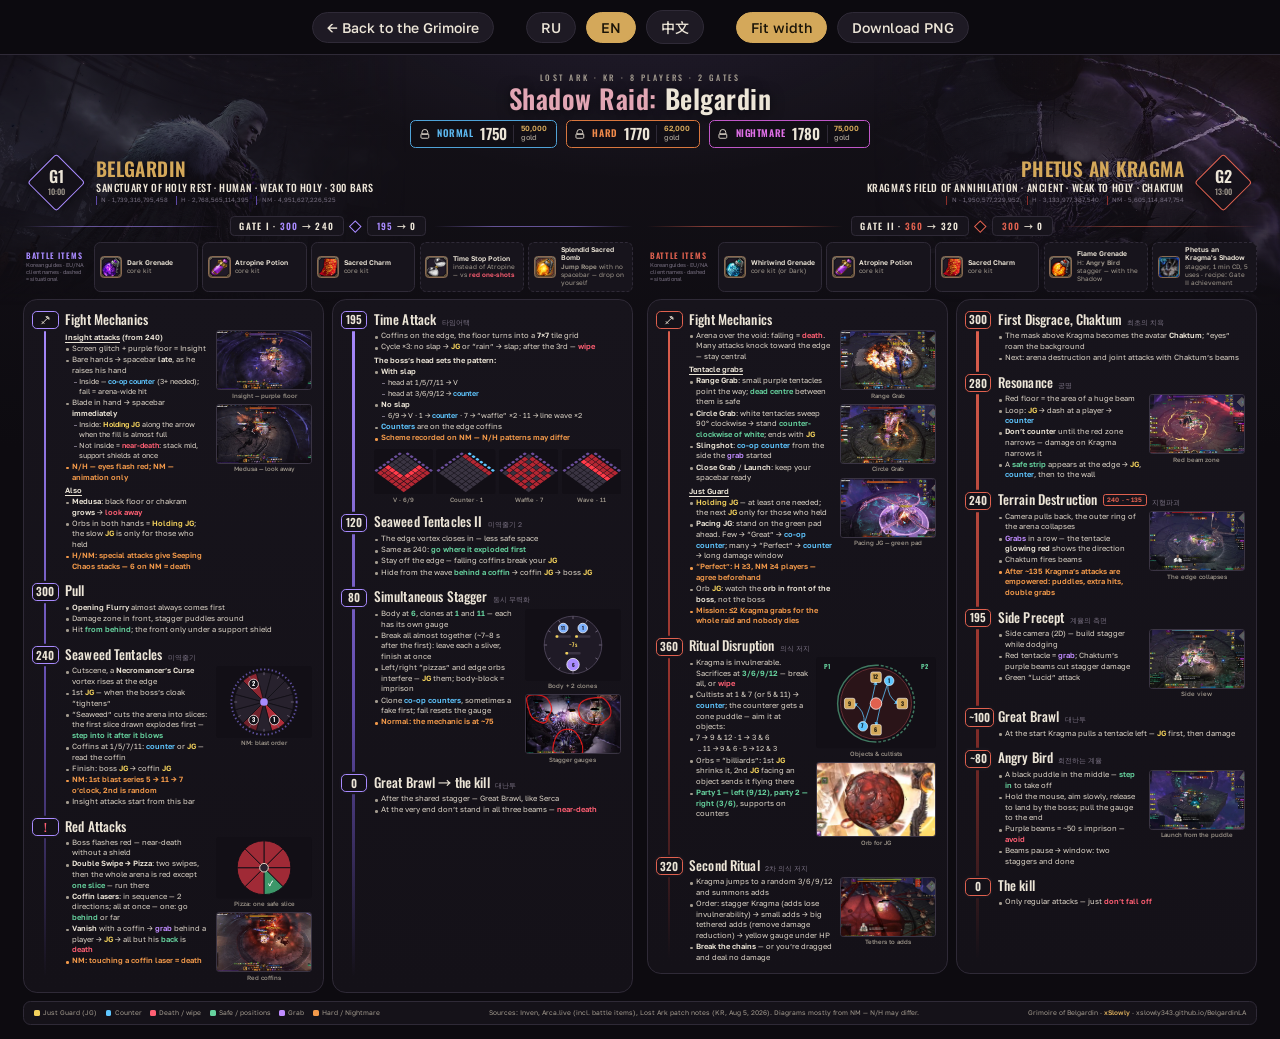
==== cheatsheet/index.html @ 21dc71e0 "Cheat sheet page (RU/EN/CN) with quick link in the header Co-Authored-By: Claude Opus 5.5 <noreply@a" ====
<!doctype html>
<html lang="ru">
<head>
<meta charset="utf-8">
<meta name="viewport" content="width=device-width,initial-scale=1">
<title>Belgardin Cheat Sheet</title>
<meta name="description" content="Шпаргалка по Shadow Raid Belgardin (Lost Ark): механики HP-полос обоих врат на одной картинке. RU · EN · 中文.">
<meta name="author" content="xSlowly">
<meta name="theme-color" content="#d4a85a">
<link rel="preconnect" href="https://fonts.googleapis.com">
<link rel="preconnect" href="https://fonts.gstatic.com" crossorigin>
<link href="https://fonts.googleapis.com/css2?family=Oswald:wght@400;500;600;700&family=Golos+Text:wght@400;500;600;700&family=Noto+Sans+SC:wght@400;500;700;900&display=swap" rel="stylesheet">
<style>
:root{
  --bg:#0d0b10;--panel:#17141c;--panel2:#1e1a24;--line:#2f2a37;
  --ink:#ece5d7;--muted:#a39b8f;--dim:#776f80;
  --gold:#d4a85a;--rose:#e2a6b4;
  --g1:#a98bff;--g1b:#5f4aa8;--g2:#e0614f;--g2b:#8e2f2a;
  --jg:#f2d15c;--ct:#5fc6ff;--death:#ff5f73;--safe:#66d29e;--grab:#c08cff;--hm:#f2994a;
  --fd:'Oswald','Noto Sans SC','Noto Sans CJK SC',sans-serif;
  --fb:'Golos Text','Noto Sans SC','Noto Sans CJK SC',system-ui,sans-serif;
}
*{box-sizing:border-box}
html,body{margin:0;background:var(--bg);color:var(--ink)}
body{font-family:var(--fb);-webkit-font-smoothing:antialiased}
html[lang=zh-CN] body{--fb:'Noto Sans SC','Noto Sans CJK SC',system-ui,sans-serif}

/* ---------- toolbar (hidden when rendering PNG) ---------- */
.bar{position:sticky;top:0;z-index:5;display:flex;gap:10px;align-items:center;justify-content:center;flex-wrap:wrap;
  padding:10px 16px;background:rgba(13,11,16,.92);border-bottom:1px solid var(--line);font:500 14px var(--fb)}
.bar a,.bar button{color:var(--ink);background:var(--panel2);border:1px solid var(--line);border-radius:999px;padding:6px 14px;
  font:inherit;cursor:pointer;text-decoration:none}
.bar button[aria-pressed=true]{background:var(--gold);color:#1a1408;border-color:var(--gold)}
.bar .sp{flex:0 0 12px}
html.print .bar{display:none}
.wrap{overflow:auto}

/* ---------- sheet ---------- */
.sheet{position:relative;width:2400px;margin:0 auto;padding:30px 44px 26px;overflow:hidden;
  background:
   radial-gradient(1200px 700px at 50% -10%,rgba(169,139,255,.10),transparent 60%),
   radial-gradient(900px 600px at 100% 0,rgba(224,97,79,.10),transparent 60%),
   linear-gradient(#141118,#0d0b10 40%)}
.sheet::before,.sheet::after{content:"";position:absolute;top:0;height:470px;width:900px;background-size:cover;opacity:.55;pointer-events:none}
.sheet::before{left:0;background-image:url(../img/boss/belgardin.jpg);background-position:30% 22%;
  -webkit-mask:linear-gradient(90deg,#000 10%,transparent 85%),linear-gradient(#000 35%,transparent);-webkit-mask-composite:source-in;mask-composite:intersect}
.sheet::after{right:0;background-image:url(../img/boss/phetus.jpg);background-position:60% 30%;
  -webkit-mask:linear-gradient(270deg,#000 10%,transparent 85%),linear-gradient(#000 35%,transparent);-webkit-mask-composite:source-in;mask-composite:intersect}
.sheet>*{position:relative;z-index:1}

.top{text-align:center;margin-bottom:6px}
.top .kick{font:500 15px var(--fd);letter-spacing:.32em;text-transform:uppercase;color:var(--muted)}
.top h1{margin:2px 0 0;font:600 50px/1.05 var(--fd);letter-spacing:.02em;color:var(--rose);text-shadow:0 2px 24px rgba(0,0,0,.6)}
.top h1 b{color:var(--ink);font-weight:600}
.diffs{display:flex;justify-content:center;gap:16px;margin-top:14px}
.diff{display:flex;align-items:center;gap:12px;padding:8px 18px 8px 14px;border:1.5px solid;border-radius:10px;background:rgba(16,13,20,.78)}
.diff .ico{width:22px;height:22px;opacity:.9}
.diff .n{font:600 18px/1 var(--fd);letter-spacing:.06em;text-transform:uppercase}
.diff .il{font:600 28px/1 var(--fd);color:var(--ink)}
.diff .gd{font:500 14px/1.2 var(--fb);color:var(--muted);text-align:left;border-left:1px solid var(--line);padding-left:12px}
.diff .gd b{color:var(--gold);font-weight:600}
.d-n{border-color:#4fa3d8}.d-n .n{color:#5cb8f0}
.d-h{border-color:#d9773e}.d-h .n{color:#f08a4b}
.d-nm{border-color:#c057c8}.d-nm .n{color:#e070e8}

.gates{display:grid;grid-template-columns:1fr 1fr;gap:28px;margin-top:4px}
.ghead{display:flex;align-items:center;gap:22px;padding:6px 10px 0}
.g2 .ghead{flex-direction:row-reverse;text-align:right}
.gbadge{flex:none;width:104px;height:104px;display:grid;place-items:center;position:relative}
.gbadge::before{content:"";position:absolute;inset:14px;transform:rotate(45deg);border:2px solid var(--acc);background:rgba(20,17,25,.9);border-radius:6px;box-shadow:0 0 22px rgba(0,0,0,.6)}
.gbadge span{position:relative;text-align:center;font:600 30px/1 var(--fd)}
.gbadge small{display:block;font:500 15px/1.3 var(--fd);color:var(--muted);margin-top:3px}
.gname{font:600 36px/1.05 var(--fd);color:var(--gold);letter-spacing:.02em;text-transform:uppercase}
.gtags{font:500 19px/1.3 var(--fd);letter-spacing:.06em;text-transform:uppercase;margin-top:3px}
.ghp{font:400 11.5px/1.4 var(--fb);color:var(--dim);margin-top:4px;display:flex;gap:14px}
.g2 .ghp{justify-content:flex-end}
.ghp i{font-style:normal;padding-left:8px;border-left:2px solid var(--acc2)}
.g1{--acc:var(--g1);--acc2:var(--g1b)}
.g2{--acc:var(--g2);--acc2:var(--g2b)}

.orn{display:flex;align-items:center;gap:0;margin:12px 0 10px}
.orn .ln{flex:1;height:2px;background:linear-gradient(90deg,transparent,var(--acc) 30%,var(--acc) 70%,transparent);opacity:.55}
.orn .lbl{font:600 17px var(--fd);letter-spacing:.14em;text-transform:uppercase;padding:4px 16px;border:1px solid var(--line);border-radius:8px;background:var(--panel);color:var(--ink);margin:0 14px;white-space:nowrap}
.orn .lbl em{font-style:normal;color:var(--acc)}
.orn .dia{width:16px;height:16px;transform:rotate(45deg);border:2px solid var(--acc);background:var(--bg);flex:none}

.items{display:grid;grid-template-columns:auto repeat(5,1fr);gap:8px;margin:0 0 12px;align-items:stretch}
.items .ih{display:flex;flex-direction:column;justify-content:center;padding:0 10px 0 4px;font:600 15px/1.15 var(--fd);letter-spacing:.12em;text-transform:uppercase;color:var(--acc)}
.items .ih small{display:block;font:400 10.5px/1.3 var(--fb);letter-spacing:0;text-transform:none;color:var(--dim);margin-top:3px;max-width:110px}
.it{display:flex;gap:9px;align-items:center;padding:7px 9px;background:var(--panel);border:1px solid var(--line);border-radius:12px}
.it.opt{border-style:dashed}
.it .ic{flex:none;width:42px;height:42px;border-radius:7px;border:1.5px solid #8a6a52;background:#211b28;display:grid;place-items:center;overflow:hidden}
.it .ic img{width:100%;height:100%;object-fit:cover}
.it .ic svg{width:30px;height:30px}
.it b{display:block;font:600 12.8px/1.15 var(--fb);color:var(--ink)}
.it span{display:block;font:400 12px/1.3 var(--fb);color:var(--muted);margin-top:1px}
.it span em{font-style:normal;font-weight:600}
.cols{display:grid;grid-template-columns:1fr 1fr;gap:16px}
.col{position:relative;background:linear-gradient(180deg,var(--panel),#141118);border:1px solid var(--line);border-radius:26px;padding:22px 20px 14px 76px}
.col::before{content:"";position:absolute;left:36px;top:30px;bottom:28px;width:5px;border-radius:5px;
  background:linear-gradient(var(--acc),var(--acc2) 60%,rgba(0,0,0,0))}

.sec{position:relative;margin-bottom:20px}
.sec:last-child{margin-bottom:4px}
.num{position:absolute;color:var(--ink);left:-62px;top:-1px;min-width:50px;height:34px;padding:0 6px;display:grid;place-items:center;
  font:600 21px/1 var(--fd);color:var(--ink);background:#141118;border:2px solid var(--acc);border-radius:9px;box-shadow:0 0 0 4px #17141c}
.num svg{width:20px;height:20px}
.sec h3{margin:0 0 6px;font:500 25px/1.15 var(--fd);color:var(--ink);letter-spacing:.01em;display:flex;align-items:baseline;gap:10px;flex-wrap:wrap}
.sec h3 .ko{font:400 13px var(--fb);color:var(--dim);letter-spacing:0}
.sec h3 .tag{font:600 12px/1 var(--fb);letter-spacing:.04em;text-transform:uppercase;color:var(--acc);border:1px solid var(--acc);border-radius:5px;padding:3px 6px;align-self:center}
.lead{margin:0 0 4px;font:400 14px/1.4 var(--fb);color:var(--muted)}
.body{display:flex;gap:14px;align-items:flex-start}
.txt{flex:1;min-width:0}
.fig{flex:none;width:180px;display:flex;flex-direction:column;gap:8px}
.fig.w{width:225px}

ul{list-style:none;margin:0;padding:0}
li{position:relative;padding-left:14px;font:400 14.2px/1.4 var(--fb);color:#ddd5c8;margin:1px 0}
li::before{content:"";position:absolute;left:2px;top:.62em;width:5px;height:5px;border-radius:50%;background:var(--muted)}
li.hm{color:var(--hm);font-weight:600}
li.hm::before{background:var(--hm)}
li.st{color:var(--ink);font-weight:600;margin-top:5px;padding-left:0}
li.st::before{display:none}
li.st u{text-decoration:underline;text-underline-offset:3px;text-decoration-thickness:1px}
li ul{margin:1px 0 2px}
li li{padding-left:13px;font-size:13.6px}
li li::before{width:6px;height:1.5px;border-radius:0;top:.72em;background:var(--dim)}
li b{color:var(--ink);font-weight:600}
html[lang=zh-CN] li{font-size:14.4px;line-height:1.45}

j{color:var(--jg);font-weight:600}
k{color:var(--ct);font-weight:600}
x{color:var(--death);font-weight:600}
s{color:var(--safe);font-weight:600;text-decoration:none}
v{color:var(--grab);font-weight:600}
o{color:var(--hm);font-weight:600}

figure{margin:0;position:relative}
figure img{display:block;width:100%;border-radius:6px;border:1px solid #3a3443;aspect-ratio:16/10;object-fit:cover}
figure.tall img{aspect-ratio:4/3}
figcaption{font:500 11.5px/1.3 var(--fb);color:var(--muted);text-align:center;margin-top:3px}
figure .ov{position:absolute;left:6px;top:5px;font:600 11px var(--fb);background:rgba(10,8,12,.8);padding:2px 6px;border-radius:4px;color:var(--ink)}
.dg{display:block;width:100%;height:auto}
.dgrow{display:flex;gap:6px}
.dgrow figure{flex:1}

.foot{display:grid;grid-template-columns:auto 1fr auto;gap:28px;align-items:center;margin-top:16px;padding:12px 18px;border:1px solid var(--line);border-radius:14px;background:rgba(23,20,28,.8);font:400 12.5px/1.45 var(--fb);color:var(--muted)}
.legend{display:flex;gap:16px;flex-wrap:wrap}
.legend span{display:flex;align-items:center;gap:6px}
.legend i{width:11px;height:11px;border-radius:3px;display:inline-block}
.foot .cr{text-align:right}
.foot .cr b{color:var(--gold);font-weight:600}
.foot .mid{text-align:center}
</style>
</head>
<body>
<div class="bar" id="bar"></div>
<div class="wrap"><div class="sheet" id="sheet"></div></div>

<script>
"use strict";
/* Belgardin cheat sheet — content from the Grimoire (js/data.js + i18n-dict.js): Inven 110616/110652/110620/3976005, Arca 179073928/179011733.
   Inline tags: <j>Just Guard</j> <k>counter</k> <x>death/wipe</x> <s>safe/positions</s> <v>grab</v> <o>H/NM</o>. */
const L=(ru,en,zh,c)=>({ru,en,zh,c});
const ST=(ru,en,zh)=>L(ru,en,zh,'st');
const HM=(ru,en,zh)=>L(ru,en,zh,'hm');
const SUB=(head,items)=>Object.assign(head,{sub:items});

const UI={
  kick:L('Lost Ark · KR · 8 игроков · 2 врат','Lost Ark · KR · 8 players · 2 gates','失落的方舟 · 韩服 · 8人 · 2门'),
  title:L('Теневой рейд: <b>Белгардин</b>','Shadow Raid: <b>Belgardin</b>','暗影团本：<b>贝尔加丁</b>'),
  diff:{n:L('Normal','Normal','普通'),h:L('Hard','Hard','困难'),nm:L('Nightmare','Nightmare','噩梦')},
  gold:L('золото','gold','金币'),
  g1name:L('Белгардин','Belgardin','贝尔加丁'),
  g1tags:L('Human · слабость Holy · 300 полос','Human · weak to Holy · 300 bars','人类 · 弱点：神圣 · 300管'),
  g1place:L('Sanctuary of Holy Rest','Sanctuary of Holy Rest','圣息墓园'),
  g2name:L('Phetus an Kragma','Phetus an Kragma','佩图斯·安·克拉格玛'),
  g2tags:L('Ancient · слабость Holy · Chaktum','Ancient · weak to Holy · Chaktum','古代 · 弱点：神圣 · 查克图姆'),
  g2place:L("Kragma's Field of Annihilation","Kragma's Field of Annihilation",'克拉格玛的湮灭之地'),
  gate:L('Врата','Gate','门'),
  fm:L('Механики боя','Fight Mechanics','战斗机制'),
  hp:L('HP','HP','HP'),
  legend:[
    ['var(--jg)',L('Just Guard (JG)','Just Guard (JG)','精准防御 (JG)')],
    ['var(--ct)',L('Контра','Counter','反击')],
    ['var(--death)',L('Смерть / вайп','Death / wipe','即死 / 团灭')],
    ['var(--safe)',L('Безопасно / позиции','Safe / positions','安全 / 站位')],
    ['var(--grab)',L('Захват','Grab','抓取')],
    ['var(--hm)',L('Hard / Nightmare','Hard / Nightmare','困难 / 噩梦')]],
  credit:L('Гримуар Белгардина · <b>xSlowly</b> · xslowly343.github.io/BelgardinLA','Grimoire of Belgardin · <b>xSlowly</b> · xslowly343.github.io/BelgardinLA','贝尔加丁魔典 · <b>xSlowly</b> · xslowly343.github.io/BelgardinLA'),
  src:L('Источники: Inven, Arca.live (в т.ч. расходка), патчноут Lost Ark (KR, 5 авг 2026). Схемы сняты в основном на NM — на N/H отличия возможны.',
        'Sources: Inven, Arca.live (incl. battle items), Lost Ark patch notes (KR, Aug 5, 2026). Diagrams mostly from NM — N/H may differ.',
        '资料来源：Inven、Arca.live（含战斗道具）、失落的方舟更新公告（韩服，2026年8月5日）。示意图多为噩梦难度，普通/困难可能有差异。'),
  save:L('Скачать PNG','Download PNG','下载 PNG'),
  back:L('← К гримуару','← Back to the Grimoire','← 返回魔典'),
  fit:L('По ширине','Fit width','适应宽度'),
  full:L('1:1','1:1','1:1'),
};

/* ---------------- GATE I ---------------- */
const G1A=[
 {n:'fm',t:UI.fm,items:[
   ST('<u>Insight-атаки</u> (с 240)','<u>Insight attacks</u> (from 240)','<u>看破攻击</u>（240管起）'),
   L('Глитч экрана + фиолетовый пол = Insight','Screen glitch + purple floor = Insight','屏幕闪烁 + 紫色地面 = 看破'),
   SUB(L('Руки пустые → пробел <b>позже</b>, когда босс поднимает руку','Bare hands → spacebar <b>late</b>, as he raises his hand','空手 → 首领抬手时<b>稍晚</b>按空格'),[
     L('Внутри — <k>кооп-контра</k> (нужно 3+), провал — удар по всей арене','Inside — <k>co-op counter</k> (3+ needed); fail = arena-wide hit','内部——<k>协同反击</k>（需3人以上），失败则全场重击')]),
   SUB(L('Клинок в руке → пробел <b>сразу</b>','Blade in hand → spacebar <b>immediately</b>','手持利刃 → <b>立刻</b>按空格'),[
     L('Внутри <j>Holding JG</j>: зажать по стрелке, когда заливка почти полная','Inside: <j>Holding JG</j> along the arrow when the fill is almost full','内部：填充快满时按箭头方向<j>持续精准防御</j>'),
     L('Не вошёл — <x>почти смерть</x>: в центр, саппорт сразу даёт щит','Not inside = <x>near-death</x>: stack mid, support shields at once','没进去 = <x>几乎即死</x>：集合中间，辅助立刻开盾')]),
   HM('N/H — глаза вспыхивают красным; NM — только по анимации','N/H — eyes flash red; NM — animation only','普通/困难——眼睛红光提示；噩梦——只能看动作'),
   ST('<u>Прочее</u>','<u>Also</u>','<u>其他</u>'),
   L('<b>Medusa</b>: чёрный пол или чакрам <b>растёт</b> → <x>отвернись</x>','<b>Medusa</b>: black floor or chakram <b>grows</b> → <x>look away</x>','<b>美杜莎</b>：地面变黑或轮刃<b>变大</b> → <x>背对</x>'),
   L('Шары в обеих руках = <j>Holding JG</j>; медленный <j>JG</j> — только для выдержавших','Orbs in both hands = <j>Holding JG</j>; the slow <j>JG</j> is only for those who held','双手持球 = <j>持续精准防御</j>；慢速<j>JG</j>仅限坚持住的人'),
   HM('H/NM: особые атаки дают стаки Seeping Chaos — на NM 6 стаков = смерть','H/NM: special attacks give Seeping Chaos stacks — 6 on NM = death','困难/噩梦：特殊攻击叠加渗透混沌——噩梦6层即死'),
  ],fig:[{img:'../img/screens/insightbare-2.jpg',cap:L('Insight — фиолетовый пол','Insight — purple floor','看破——紫色地面')},
         {img:'../img/screens/medusa-1.jpg',cap:L('Medusa — отвернись','Medusa — look away','美杜莎——背对')}]},
 {n:'300',t:L('Пул','Pull','开怪'),items:[
   L('Почти всегда первым — <b>Opening Flurry</b>','<b>Opening Flurry</b> almost always comes first','几乎总是先出<b>Opening Flurry</b>'),
   L('Спереди зона урона, вокруг лужи со стаггером','Damage zone in front, stagger puddles around','正面伤害区域，周围有硬直地板'),
   L('Бей <s>со спины</s>; фронт — только под щитом саппорта','Hit <s>from behind</s>; the front only under a support shield','<s>从背后</s>输出；正面只在辅助护盾下'),
 ]},
 {n:'240',t:L('Водоросли','Seaweed Tentacles','水草触手'),ko:'미역줄기',items:[
   L('Кат-сцена, по краю — вихрь <b>Necromancer’s Curse</b>','Cutscene, a <b>Necromancer’s Curse</b> vortex rises at the edge','过场动画，边缘升起<b>死灵法师的诅咒</b>漩涡'),
   L('1-й <j>JG</j> — когда плащ босса «сжимается»','1st <j>JG</j> — when the boss’s cloak “tightens”','第1次<j>JG</j>——首领披风“收紧”时'),
   L('«Водоросли» режут арену на куски: первым взрывается кусок, появившийся первым — <s>после взрыва уходи в него</s>','“Seaweed” cuts the arena into slices: the first slice drawn explodes first — <s>step into it after it blows</s>','“水草”把场地切成块：最先出现的块最先爆炸——<s>爆炸后走进去</s>'),
   L('Гробы на 1/5/7/11: <k>контра</k> или <j>JG</j> — смотри на гроб','Coffins at 1/5/7/11: <k>counter</k> or <j>JG</j> — read the coffin','1/5/7/11点棺材：<k>反击</k>或<j>JG</j>——看棺材'),
   L('Финал: <j>JG</j> босса → <j>JG</j> гроба','Finish: boss <j>JG</j> → coffin <j>JG</j>','收尾：首领<j>JG</j> → 棺材<j>JG</j>'),
   HM('NM: 1-я серия взрывов 5 → 11 → 7 ч, 2-я — случайная','NM: 1st blast series 5 → 11 → 7 o’clock, 2nd is random','噩梦：第1轮爆炸5 → 11 → 7点，第2轮随机'),
   L('С этой полосы начинаются Insight-атаки','Insight attacks start from this bar','从这管开始出现看破攻击'),
 ],fig:[{svg:'seaweed',cap:L('NM: порядок взрывов','NM: blast order','噩梦：爆炸顺序')}]},
 {n:'!',t:L('Красные атаки','Red Attacks','红色攻击'),items:[
   L('Босс вспыхивает красным — без щита почти смерть','Boss flashes red — near-death without a shield','首领闪红光——无护盾几乎即死'),
   L('<b>Double Swipe → Pizza</b>: два взмаха, затем вся арена красная, кроме <s>одного куска</s> — бегом туда','<b>Double Swipe → Pizza</b>: two swipes, then the whole arena is red except <s>one slice</s> — run there','<b>双连斩 → 披萨</b>：两次挥砍后全场变红，只有<s>一块</s>安全——跑进去'),
   L('<b>Лучи гробов</b>: по очереди — в 2 стороны; разом — в одну: <s>за спину</s> или далеко','<b>Coffin lasers</b>: in sequence — 2 directions; all at once — one: go <s>behind</s> or far','<b>棺材激光</b>：依次——两个方向；同时——一个方向：去<s>背后</s>或远离'),
   L('<b>Исчезновение</b> с гробом → <v>захват</v> за игроком → <j>JG</j> → всё, кроме <s>спины</s>, — <x>смерть</x>','<b>Vanish</b> with a coffin → <v>grab</v> behind a player → <j>JG</j> → all but his <s>back</s> is <x>death</x>','带棺材<b>消失</b> → 在玩家身后<v>抓取</v> → <j>JG</j> → 除<s>背后</s>外<x>即死</x>'),
   HM('NM: касание луча гроба — смерть','NM: touching a coffin laser = death','噩梦：碰到棺材激光即死'),
  ],fig:[{svg:'pizza',cap:L('Pizza: один безопасный кусок','Pizza: one safe slice','披萨：只有一块安全')},{img:'../img/screens/coffinA-1.jpg',cap:L('Красные гробы','Red coffins','红色棺材')}]},
];
const G1B=[
 {n:'195',t:L('Time Attack','Time Attack','限时'),ko:'타임어택',items:[
   L('Гробы по краю, пол — сетка плит <b>7×7</b>','Coffins on the edge, the floor turns into a <b>7×7</b> tile grid','棺材立在边缘，地面变为<b>7×7</b>地砖'),
   L('Цикл ×3: без шлепка → <j>JG</j> или «дождь» → со шлепком; после 3-го — <x>вайп</x>','Cycle ×3: no slap → <j>JG</j> or “rain” → slap; after the 3rd — <x>wipe</x>','循环×3：无拍击 → <j>JG</j>或“雨” → 拍击；第3轮后<x>团灭</x>'),
   ST('Узор задаёт голова босса:','The boss’s head sets the pattern:','图案由首领头部朝向决定：'),
   SUB(L('<b>Со шлепком</b>','<b>With slap</b>','<b>带拍击</b>'),[
     L('голова на 1/5/7/11 → V','head at 1/5/7/11 → V','头在1/5/7/11点 → V形'),
     L('голова на 3/6/9/12 → <k>контра</k>','head at 3/6/9/12 → <k>counter</k>','头在3/6/9/12点 → <k>反击</k>')]),
   SUB(L('<b>Без шлепка</b>','<b>No slap</b>','<b>无拍击</b>'),[
     L('6/9 → V · 1 → <k>контра</k> · 7 → «вафля» ×2 · 11 → линейная волна ×2','6/9 → V · 1 → <k>counter</k> · 7 → “waffle” ×2 · 11 → line wave ×2','6/9 → V形 · 1 → <k>反击</k> · 7 → “华夫饼”×2 · 11 → 一字波×2')]),
   L('<k>Контры</k> — на гробах по краю','<k>Counters</k> are on the edge coffins','<k>反击</k>打边缘的棺材'),
   HM('Схема снята на NM — на N/H узоры могут отличаться','Scheme recorded on NM — N/H patterns may differ','图案为噩梦实录——普通/困难可能不同'),
 ],figRow:true,fig:[{svg:'taV',cap:L('V · 6/9','V · 6/9','V形 · 6/9')},{svg:'taC',cap:L('Контра · 1','Counter · 1','反击 · 1')},{svg:'taW',cap:L('Вафля · 7','Waffle · 7','华夫饼 · 7')},{svg:'taL',cap:L('Волна · 11','Wave · 11','一字波 · 11')}]},
 {n:'120',t:L('Водоросли II','Seaweed Tentacles II','水草触手 II'),ko:'미역줄기 2',items:[
   L('Вихрь по краю сужается — безопасная зона меньше','The edge vortex closes in — less safe space','边缘漩涡缩小——安全区变小'),
   L('Как на 240: <s>иди туда, где взорвалось первым</s>','Same as 240: <s>go where it exploded first</s>','同240：<s>去最先爆炸的位置</s>'),
   L('Не уходи к краю — падающие гробы сбивают <j>JG</j>','Stay off the edge — falling coffins break your <j>JG</j>','别去边缘——落下的棺材会打断<j>JG</j>'),
   L('От волны — <s>за гроб</s> → <j>JG</j> гроба → <j>JG</j> босса','Hide from the wave <s>behind a coffin</s> → coffin <j>JG</j> → boss <j>JG</j>','躲波浪去<s>棺材后</s> → 棺材<j>JG</j> → 首领<j>JG</j>'),
 ]},
 {n:'80',t:L('Одновременный стаггер','Simultaneous Stagger','同时无力化'),ko:'동시 무력화',items:[
   L('Тело на <s>6 ч</s>, клоны на <s>1</s> и <s>11</s> — у каждого своя шкала','Body at <s>6</s>, clones at <s>1</s> and <s>11</s> — each has its own gauge','本体在<s>6点</s>，分身在<s>1</s>和<s>11点</s>——各有无力化条'),
   L('Сломать всех почти разом (~7–8 с после первого): оставь каждому чуть-чуть и добей вместе','Break all almost together (~7–8 s after the first): leave each a sliver, finish at once','几乎同时打破（第一个后约7–8秒内）：各留一点，一起打掉'),
   L('Мешают «пиццы» слева/справа и сферы с края — <j>JG</j>, поймал телом — заточение','Left/right “pizzas” and edge orbs interfere — <j>JG</j> them; body-block = imprison','左右“披萨”和边缘法球干扰——<j>JG</j>，用身体接 = 禁锢'),
   L('<k>Кооп-контры</k> клонов, бывает ложная; провал — шкала сбрасывается','Clone <k>co-op counters</k>, sometimes a fake first; fail resets the gauge','分身<k>协同反击</k>，有时先出假的；失败则条重置'),
   HM('Normal: механика на ~75','Normal: the mechanic is at ~75','普通：机制在约75管'),
 ],fig:[{svg:'clones',cap:L('Тело + 2 клона','Body + 2 clones','本体 + 2个分身')},{img:'../img/gimmicks/g1-75-clones.jpg',cap:L('Шкалы стаггера','Stagger gauges','无力化条')}]},
 {n:'0',t:L('Great Brawl → добивание','Great Brawl → the kill','大乱斗 → 收尾'),ko:'대난투',items:[
   L('После общего стаггера — Great Brawl, как у Серки','After the shared stagger — Great Brawl, like Serca','共同无力化后——大乱斗，同赛尔卡'),
   L('В конце не стой под тремя лучами сразу — <x>почти смерть</x>','At the very end don’t stand in all three beams — <x>near-death</x>','最后别同时吃三道光束——<x>几乎即死</x>'),
 ]},
];

/* ---------------- GATE II ---------------- */
const G2A=[
 {n:'fm',t:UI.fm,items:[
   L('Арена над пустотой: падение = <x>смерть</x>. Многие атаки отбрасывают к обрыву — держись ближе к центру','Arena over the void: falling = <x>death</x>. Many attacks knock toward the edge — stay central','虚空上的竞技场：坠落 = <x>死亡</x>。很多攻击会击退到边缘——靠中间站'),
   ST('<u>Захваты щупальцами</u>','<u>Tentacle grabs</u>','<u>触手抓取</u>'),
   L('<b>Range Grab</b>: малые фиолетовые щупальца — направление; <s>точно посередине</s> между ними безопасно','<b>Range Grab</b>: small purple tentacles point the way; <s>dead centre</s> between them is safe','<b>范围抓取</b>：紫色小触手指示方向；两者<s>正中间</s>安全'),
   L('<b>Circle Grab</b>: белые щупальца идут 90° по часовой → стой <s>против часовой от белого</s>; в конце <j>JG</j>','<b>Circle Grab</b>: white tentacles sweep 90° clockwise → stand <s>counter-clockwise of white</s>; ends with <j>JG</j>','<b>环形抓取</b>：白色触手顺时针扫90° → 站在白触手<s>逆时针侧</s>；最后<j>JG</j>'),
   L('<b>Slingshot</b>: <k>кооп-контра</k> с той стороны, откуда начался <v>захват</v>','<b>Slingshot</b>: <k>co-op counter</k> from the side the <v>grab</v> started','<b>弹弓</b>：从<v>抓取</v>开始的一侧<k>协同反击</k>'),
   L('<b>Close Grab</b> / <b>Launch</b>: держи пробел в запасе','<b>Close Grab</b> / <b>Launch</b>: keep your spacebar ready','<b>近身抓取</b> / <b>挑飞</b>：留好空格'),
   ST('<u>Just Guard</u>','<u>Just Guard</u>','<u>精准防御</u>'),
   L('<j>Holding JG</j> — нужен хотя бы один; следующий <j>JG</j> — только выдержавшим','<j>Holding JG</j> — at least one needed; the next <j>JG</j> only for those who held','<j>持续精准防御</j>——至少一人；后续<j>JG</j>仅限坚持住的人'),
   L('<b>Pacing JG</b>: встать на зелёную площадку впереди. Мало → «Great» → <k>кооп-контра</k>; много → «Perfect» → <k>контра</k> → долгое окно урона','<b>Pacing JG</b>: stand on the green pad ahead. Few → “Great” → <k>co-op counter</k>; many → “Perfect” → <k>counter</k> → long damage window','<b>踱步JG</b>：站上前方绿色平台。人少 → “Great” → <k>协同反击</k>；人多 → “Perfect” → <k>反击</k> → 长输出窗口'),
   HM('«Perfect»: H ≥3, NM ≥4 игроков — договоритесь заранее','“Perfect”: H ≥3, NM ≥4 players — agree beforehand','“Perfect”：困难≥3人，噩梦≥4人——提前约好'),
   L('<j>JG</j> по сферам: смотри на <b>сферу перед боссом</b>, а не на босса','Orb <j>JG</j>: watch the <b>orb in front of the boss</b>, not the boss','法球<j>JG</j>：看<b>首领前方的法球</b>，不是首领'),
   HM('Миссия: ≤2 захватов Kragma на весь отряд и никто не умер','Mission: ≤2 Kragma grabs for the whole raid and nobody dies','任务：全队被抓≤2次且无人死亡'),
 ],fig:[{img:'../img/screens/range-1.jpg',cap:L('Range Grab','Range Grab','范围抓取')},
        {img:'../img/screens/rotate-2.jpg',cap:L('Circle Grab','Circle Grab','环形抓取')},
        {img:'../img/screens/pacing-2.jpg',cap:L('Pacing JG — зелёная площадка','Pacing JG — green pad','踱步JG——绿色平台')}]},
 {n:'360',t:L('Срыв ритуала','Ritual Disruption','阻止仪式'),ko:'의식 저지',items:[
   L('Kragma неуязвим. Жертвы на <s>3/6/9/12</s> — сломать все, иначе <x>вайп</x>','Kragma is invulnerable. Sacrifices at <s>3/6/9/12</s> — break all, or <x>wipe</x>','克拉格玛无敌。<s>3/6/9/12点</s>祭品——全部打破，否则<x>团灭</x>'),
   L('Фанатики на 1 и 7 (или 5 и 11) → <k>контра</k>; контрящему прилетает конус-лужа — направь её в объекты:','Cultists at 1 & 7 (or 5 & 11) → <k>counter</k>; the counterer gets a cone puddle — aim it at objects:','狂信徒在1和7点（或5和11点）→ <k>反击</k>；反击者会被扇形地板点名——对准祭品：'),
   SUB(L('7 → 9 и 12 · 1 → 3 и 6','7 → 9 & 12 · 1 → 3 & 6','7 → 9和12 · 1 → 3和6'),[L('11 → 9 и 6 · 5 → 12 и 3','11 → 9 & 6 · 5 → 12 & 3','11 → 9和6 · 5 → 12和3')]),
   L('Сферы — «бильярд»: 1-й <j>JG</j> уменьшает сферу, 2-й <j>JG</j> лицом к объекту — сфера летит в него','Orbs = “billiards”: 1st <j>JG</j> shrinks it, 2nd <j>JG</j> facing an object sends it flying there','法球“台球”：第1次<j>JG</j>缩小法球，第2次面朝祭品<j>JG</j>将其打飞过去'),
   L('<s>Пати 1 — слева (9/12), пати 2 — справа (3/6)</s>, саппорты на контрах','<s>Party 1 — left (9/12), party 2 — right (3/6)</s>, supports on counters','<s>1队——左（9/12），2队——右（3/6）</s>，辅助负责反击'),
 ],fig:[{svg:'ritual',cap:L('Объекты и фанатики','Objects & cultists','祭品与狂信徒')},{img:'../img/gimmicks/g2-360-orb.jpg',cap:L('Сфера для JG','Orb for JG','用于JG的法球')}]},
 {n:'320',t:L('Второй ритуал','Second Ritual','第二次仪式'),ko:'2차 의식 저지',items:[
   L('Kragma прыгает на случайную точку 3/6/9/12 и зовёт аддов','Kragma jumps to a random 3/6/9/12 and summons adds','克拉格玛跳到随机3/6/9/12点并召唤小怪'),
   L('Порядок: стаггер Kragma (снимает неуязвимость аддов) → малые адды → большие адды на цепях (снимают снижение урона) → жёлтая шкала под HP','Order: stagger Kragma (adds lose invulnerability) → small adds → big tethered adds (remove damage reduction) → yellow gauge under HP','顺序：打无力化克拉格玛（解除小怪无敌）→ 小型小怪 → 锁链大型小怪（解除减伤）→ 血条下黄色条'),
   L('<b>Рви цепи</b> — иначе утащит, а урон не пройдёт','<b>Break the chains</b> — or you’re dragged and deal no damage','<b>挣断锁链</b>——否则被拖走且打不出伤害'),
 ],fig:[{img:'../img/gimmicks/g2-320-tethers.jpg',cap:L('Цепи к аддам','Tethers to adds','连向小怪的锁链')}]},
];
const G2B=[
 {n:'300',t:L('Chaktum','First Disgrace, Chaktum','最初之耻·查克图姆'),ko:'최초의 치욕',items:[
   L('Маска над Kragma становится аватаром <b>Chaktum</b>, по фону ходят «глаза»','The mask above Kragma becomes the avatar <b>Chaktum</b>; “eyes” roam the background','克拉格玛上方的面具化为<b>查克图姆</b>化身，背景中有“眼睛”游走'),
   L('Дальше — разрушение арены и совместные атаки с лучами Chaktum','Next: arena destruction and joint attacks with Chaktum’s beams','之后——竞技场崩塌与查克图姆光束联合攻击'),
 ]},
 {n:'280',t:L('Резонанс','Resonance','共鸣'),ko:'공명',items:[
   L('Красный пол — зона огромного луча','Red floor = the area of a huge beam','红色地面——巨型光束范围'),
   L('Цикл: <j>JG</j> → рывок к игроку → <k>контра</k>','Loop: <j>JG</j> → dash at a player → <k>counter</k>','循环：<j>JG</j> → 冲向玩家 → <k>反击</k>'),
   L('<b>Не контрь</b>, пока красная зона не сузится — урон по Kragma её сужает','<b>Don’t counter</b> until the red zone narrows — damage on Kragma narrows it','红区缩小前<b>不要反击</b>——打克拉格玛能让它缩小'),
   L('По краю появилась <s>безопасная полоса</s> → <j>JG</j>, <k>контра</k> и к стене','A <s>safe strip</s> appears at the edge → <j>JG</j>, <k>counter</k>, then to the wall','边缘出现<s>安全带</s> → <j>JG</j>、<k>反击</k>，然后靠墙'),
 ],fig:[{img:'../img/gimmicks/resonance-2.jpg',cap:L('Красная зона луча','Red beam zone','红色光束区域')}]},
 {n:'240',t:L('Разрушение арены','Terrain Destruction','地形破坏'),ko:'지형파괴',tag:L('240 · ~135','240 · ~135','240 · ~135'),items:[
   L('Камера отдаляется, внешнее кольцо арены рушится','Camera pulls back, the outer ring of the arena collapses','镜头拉远，竞技场外圈崩塌'),
   L('<v>Захваты</v> подряд — направление показывает щупальце, <b>светящееся красным</b>','<v>Grabs</v> in a row — the tentacle <b>glowing red</b> shows the direction','连续<v>抓取</v>——<b>发红光</b>的触手指示方向'),
   L('Chaktum стреляет лучами','Chaktum fires beams','查克图姆发射光束'),
   HM('После ~135 атаки Kragma усилены: лужи, лишние удары, двойные захваты','After ~135 Kragma’s attacks are empowered: puddles, extra hits, double grabs','约135管后克拉格玛攻击强化：地板、额外攻击、双重抓取'),
 ],fig:[{img:'../img/gimmicks/terrain-1.jpg',cap:L('Рушится край','The edge collapses','边缘崩塌')}]},
 {n:'195',t:L('Боковой завет','Side Precept','侧面戒律'),ko:'계율의 측면',items:[
   L('Камера сбоку (2D) — набивай стаггер, уворачиваясь','Side camera (2D) — build stagger while dodging','侧视角（2D）——边躲边打无力化'),
   L('Красное щупальце — <v>захват</v>; фиолетовые лучи Chaktum режут стаггер-урон','Red tentacle = <v>grab</v>; Chaktum’s purple beams cut stagger damage','红色触手——<v>抓取</v>；查克图姆紫色光束降低无力化伤害'),
   L('Зелёная атака «Lucid»','Green “Lucid” attack','绿色“Lucid”攻击'),
 ],fig:[{img:'../img/gimmicks/precept-1.jpg',cap:L('Вид сбоку','Side view','侧视角')}]},
 {n:'~100',t:L('Great Brawl','Great Brawl','大乱斗'),ko:'대난투',items:[
   L('В начале Kragma тянет щупальце влево — сначала <j>JG</j>, потом урон','At the start Kragma pulls a tentacle left — <j>JG</j> first, then damage','开始时克拉格玛把触手拉向左侧——先<j>JG</j>，再输出'),
 ]},
 {n:'~80',t:L('Angry Bird','Angry Bird','愤怒的小鸟'),ko:'회전하는 계율',items:[
   L('В центре чёрная лужа — <s>встань в неё</s>, чтобы взлететь','A black puddle in the middle — <s>step in</s> to take off','中间出现黑色地板——<s>站进去</s>起飞'),
   L('Зажми мышь, медленно прицелься и отпусти — приземлишься у босса; тяни шкалу до конца','Hold the mouse, aim slowly, release to land by the boss; pull the gauge to the end','按住鼠标慢慢瞄准后松开，落在首领旁；把条拉满'),
   L('Фиолетовые лучи — заточение ~50 с, <x>не попадайся</x>','Purple beams = ~50 s imprison — <x>avoid</x>','紫色光束——禁锢约50秒，<x>别被打中</x>'),
   L('Лучи на миг замерли → окно: два стаггера — и готово','Beams pause → window: two staggers and done','光束短暂停止 → 窗口：两次无力化即可'),
 ],fig:[{img:'../img/gimmicks/angry-1.jpg',cap:L('Взлёт из лужи','Launch from the puddle','从地板起飞')}]},
 {n:'0',t:L('Добивание','The kill','收尾'),items:[
   L('Только обычные атаки — главное <x>не упасть с края</x>','Only regular attacks — just <x>don’t fall off</x>','只剩普通攻击——<x>别掉下去</x>就行'),
 ]},
];

/* ---------------- SVG diagrams ---------------- */
const pt=(cx,cy,r,h)=>{const a=h*Math.PI/6;return [cx+r*Math.sin(a),cy-r*Math.cos(a)];};
function sector(cx,cy,r,h1,h2){const [x1,y1]=pt(cx,cy,r,h1),[x2,y2]=pt(cx,cy,r,h2);return `M${cx},${cy}L${x1.toFixed(1)},${y1.toFixed(1)}A${r},${r} 0 0 1 ${x2.toFixed(1)},${y2.toFixed(1)}Z`;}
const RED='#c8323f',SAFE='#3f9f6e';
function clockTicks(cx,cy,r,c='#6b6276'){let s='';for(let h=0;h<12;h++){const[a,b]=pt(cx,cy,r,h),[e,f]=pt(cx,cy,r-6,h);s+=`<line x1="${a}" y1="${b}" x2="${e}" y2="${f}" stroke="${c}" stroke-width="2"/>`;}return s;}
const SVG={
 pizza(){let s=`<svg class="dg" viewBox="0 0 200 128"><rect width="200" height="128" rx="6" fill="#120f16"/>`;
   const cx=100,cy=64,r=56;
   for(let i=0;i<8;i++){const h=i*1.5;s+=`<path d="${sector(cx,cy,r,h,h+1.5)}" fill="${i==3?SAFE:RED}" opacity="${i==3?.95:.78}" stroke="#120f16" stroke-width="2"/>`;}
   s+=`<circle cx="${cx}" cy="${cy}" r="9" fill="#2a2430" stroke="#e8dccb" stroke-width="2"/>`;
   const[a,b]=pt(cx,cy,r*.62,5.25);s+=`<text x="${a}" y="${b+5}" text-anchor="middle" font-size="15" font-weight="700" fill="#fff">✓</text></svg>`;return s;},
 seaweed(){let s=`<svg class="dg" viewBox="0 0 200 150"><rect width="200" height="150" rx="6" fill="#120f16"/>`;const cx=100,cy=75,r=62;
   s+=`<circle cx="${cx}" cy="${cy}" r="${r+6}" fill="none" stroke="#7e6bd6" stroke-width="4" stroke-dasharray="3 5" opacity=".7"/>`;
   const order={5:1,11:2,7:3};
   for(let h=0;h<12;h++){const o=order[h];s+=`<path d="${sector(cx,cy,r,h-.5,h+.5)}" fill="${o?RED:'#2a2430'}" opacity="${o?(1.05-o*.18):.9}" stroke="#120f16" stroke-width="1.5"/>`;}
   for(const h in order){const[a,b]=pt(cx,cy,r*.7,+h);s+=`<circle cx="${a}" cy="${b}" r="10" fill="#120f16" stroke="#fff" stroke-width="1.5"/><text x="${a}" y="${b+4.5}" text-anchor="middle" font-size="13" font-weight="700" fill="#fff" font-family="Oswald">${order[h]}</text>`;}
   s+=clockTicks(cx,cy,r);s+=`<circle cx="${cx}" cy="${cy}" r="8" fill="#a98bff"/></svg>`;return s;},
 clones(){let s=`<svg class="dg" viewBox="0 0 200 150"><rect width="200" height="150" rx="6" fill="#120f16"/>`;const cx=100,cy=75,r=60;
   s+=`<circle cx="${cx}" cy="${cy}" r="${r}" fill="#1f1a26" stroke="#4b4256" stroke-width="2"/>`+clockTicks(cx,cy,r);
   const U=[[6,'#a98bff',13],[1,'#7fb2ff',10],[11,'#7fb2ff',10]];
   for(const[h,c,rr] of U){const[a,b]=pt(cx,cy,r*.68,h);s+=`<circle cx="${a}" cy="${b}" r="${rr}" fill="${c}" stroke="#fff" stroke-width="1.5"/>`;
     s+=`<rect x="${a-16}" y="${b+(h==6?-26:15)}" width="32" height="5" rx="2" fill="#3a3342"/><rect x="${a-16}" y="${b+(h==6?-26:15)}" width="6" height="5" rx="2" fill="#f2d15c"/>`;
     s+=`<text x="${a}" y="${b+4}" text-anchor="middle" font-size="10.5" font-weight="700" fill="#120f16" font-family="Oswald">${h}</text>`;}
   s+=`<text x="${cx}" y="${cy+4}" text-anchor="middle" font-size="12" font-weight="600" fill="#f2d15c" font-family="Oswald">~7 s</text></svg>`;return s;},
 ritual(){let s=`<svg class="dg" viewBox="0 0 250 190"><defs><marker id="ah" viewBox="0 0 10 10" refX="8" refY="5" markerWidth="5" markerHeight="5" orient="auto"><path d="M0,0L10,5L0,10z" fill="#5fc6ff"/></marker></defs><rect width="250" height="190" rx="6" fill="#120f16"/>`;
   const cx=125,cy=97,r=74;
   s+=`<path d="M${cx},${cy-r-6}A${r+6},${r+6} 0 0 0 ${cx},${cy+r+6}" fill="none" stroke="#66d29e" stroke-width="3" opacity=".55"/>`;
   s+=`<path d="M${cx},${cy-r-6}A${r+6},${r+6} 0 0 1 ${cx},${cy+r+6}" fill="none" stroke="#66d29e" stroke-width="3" opacity=".55" stroke-dasharray="6 4"/>`;
   s+=`<circle cx="${cx}" cy="${cy}" r="${r}" fill="#2a1418" stroke="#6b2f35" stroke-width="2"/>`;
   const arrow=(h1,h2)=>{const[a,b]=pt(cx,cy,r*.66,h1),[c,d]=pt(cx,cy,r*.62,h2);const mx=(a+c)/2+(cx-(a+c)/2)*.35,my=(b+d)/2+(cy-(b+d)/2)*.35;return `<path d="M${a},${b}Q${mx},${my} ${c},${d}" fill="none" stroke="#5fc6ff" stroke-width="1.8" marker-end="url(#ah)" opacity=".9"/>`;};
   s+=arrow(7,9)+arrow(7,12)+arrow(1,3)+arrow(1,6);
   for(const h of [3,6,9,12]){const[a,b]=pt(cx,cy,r*.74,h);s+=`<rect x="${a-11}" y="${b-11}" width="22" height="22" rx="4" fill="#d4a85a" stroke="#fff" stroke-width="1.2"/><text x="${a}" y="${b+4.5}" text-anchor="middle" font-size="12" font-weight="700" fill="#1a1408" font-family="Oswald">${h}</text>`;}
   for(const h of [1,7]){const[a,b]=pt(cx,cy,r*.74,h);s+=`<circle cx="${a}" cy="${b}" r="10" fill="#5fc6ff" stroke="#fff" stroke-width="1.2"/><text x="${a}" y="${b+4.5}" text-anchor="middle" font-size="12" font-weight="700" fill="#06202e" font-family="Oswald">${h}</text>`;}
   s+=`<circle cx="${cx}" cy="${cy}" r="12" fill="#e0614f" stroke="#fff" stroke-width="1.5"/>`;
   s+=`<text x="16" y="24" font-size="13" font-weight="700" fill="#66d29e" font-family="Oswald">P1</text><text x="234" y="24" text-anchor="end" font-size="13" font-weight="700" fill="#66d29e" font-family="Oswald">P2</text></svg>`;return s;},
};
/* Time Attack grids: 7×7 seen as a diamond, coffins along the two upper edges (after Inven’s diagrams) */
function taGrid(fn,counter){const N=7,c=11;let cells='';
  for(let r=0;r<N;r++)for(let q=0;q<N;q++){const v=fn(r,q);cells+=`<rect x="${q*c}" y="${r*c}" width="${c-1.2}" height="${c-1.2}" fill="${v==2?'#ff3b4a':v==1?'#b52733':'#3a3442'}"/>`;}
  let cof='';for(let i=0;i<N;i++){cof+=`<rect x="${i*c+2}" y="-9" width="${c-4}" height="6" rx="2" fill="${counter?'#5fc6ff':'#6b4f9a'}"/><rect x="-9" y="${i*c+2}" width="6" height="${c-4}" rx="2" fill="#6b4f9a"/>`;}
  return `<svg class="dg" viewBox="0 0 120 92"><rect width="120" height="92" rx="6" fill="#120f16"/><g transform="translate(60,10) scale(1,.72) rotate(45)">${cof}${cells}</g></svg>`;}
SVG.taV=()=>taGrid((r,q)=>(r>=4||q>=4)?((r==4&&q<4)||(q==4&&r<4)?2:1):0);
SVG.taC=()=>taGrid((r,q)=>r==0?1:0,true);
SVG.taW=()=>taGrid((r,q)=>((r==0||r==6)&&(q==0||q==6))?0:(r%2==1&&q%2==1)?0:1);
SVG.taL=()=>taGrid((r,q)=>r<=1?1:r==2?2:0);


/* ---------------- battle items (Arca 179011733 cheat sheet; Inven 110616, 110610; patch notice 13508). Names = EU/NA client (lostarkcodex.com); icons = game icons (via LOA Logs) ---------------- */
const ITEMS={
 head:L('Расходка','Battle items','战斗道具'),
 note:L('корейские гайды · пунктир — по ситуации','Korean guides · EU/NA client names · dashed = situational','韩服攻略 · 国际服名称 · 虚线 = 视情况'),
 g1:[
  {img:'../img/items/dark-grenade.png',n:L('Осколочная граната','Dark Grenade','Dark Grenade'),u:L('базовый набор','core kit','基础配置')},
  {img:'../img/items/atropine-potion.png',n:L('Ардопин-Х','Atropine Potion','Atropine Potion'),u:L('базовый набор','core kit','基础配置')},
  {img:'../img/items/sacred-charm.png',n:L('Свиток с заклинанием «Молитва»','Sacred Charm','Sacred Charm'),u:L('базовый набор','core kit','基础配置')},
  {img:'../img/items/time-stop-potion.png',opt:1,n:L('Зелье передышки','Time Stop Potion','Time Stop Potion'),u:L('вместо атропина — от <em style="color:var(--death)">красных ваншотов</em>','instead of Atropine — vs <em style="color:var(--death)">red one-shots</em>','替代阿托品——防<em style="color:var(--death)">红色即死</em>')},
  {img:'../img/items/splendid-sacred-bomb.png',opt:1,n:L('Склянка с концентратом нашатырного спирта','Splendid Sacred Bomb','Splendid Sacred Bomb'),u:L('<em>Jump Rope</em> без пробела — под себя','<em>Jump Rope</em> with no spacebar — drop on yourself','<em>跳绳</em>没有空格时——扔在脚下')},
 ],
 g2:[
  {img:'../img/items/whirlwind-grenade.png',n:L('Фугасная граната','Whirlwind Grenade','Whirlwind Grenade'),u:L('базовый набор (или осколочная)','core kit (or Dark)','基础配置（或Dark）')},
  {img:'../img/items/atropine-potion.png',n:L('Ардопин-Х','Atropine Potion','Atropine Potion'),u:L('базовый набор','core kit','基础配置')},
  {img:'../img/items/sacred-charm.png',n:L('Свиток с заклинанием «Молитва»','Sacred Charm','Sacred Charm'),u:L('базовый набор','core kit','基础配置')},
  {img:'../img/items/flame-grenade.png',opt:1,n:L('Зажигательная граната','Flame Grenade','Flame Grenade'),u:L('H: стаггер в <em>Angry Bird</em> — вместе с Тенью','H: <em>Angry Bird</em> stagger — with the Shadow','困难：<em>愤怒的小鸟</em>无力化——配合暗影')},
  {img:'../img/items/phetus-shadow.png',opt:1,n:L('Тень Phetus an Kragma','Phetus an Kragma\'s Shadow','Phetus an Kragma\'s Shadow'),u:L('стаггер, КД 1 мин, 5 шт. · рецепт за ачивку врат II','stagger, 1 min CD, 5 uses · recipe: Gate II achievement','无力化，冷却1分钟，5个 · 配方：2门成就')},
 ]};
function items(g){const L2=ITEMS[g===1?'g1':'g2'];
  return `<div class="items"><div class="ih">${tx(ITEMS.head)}<small>${tx(ITEMS.note)}</small></div>`+
   L2.map(i=>`<div class="it${i.opt?' opt':''}"><div class="ic">${i.img?`<img src="${i.img}" alt="">`:i.ic}</div><div><b>${tx(i.n)}</b><span>${tx(i.u)}</span></div></div>`).join('')+`</div>`;}

/* ---------------- render ---------------- */
let LG='ru';
const tx=o=>o==null?'':typeof o==='string'?o:(o[LG]??o.ru);
const ICON_FM='<svg viewBox="0 0 24 24" fill="none" stroke="currentColor" stroke-width="2.2" stroke-linecap="round"><path d="M4 20 15 9M14 4l6 6M5 15l4 4M17 3l4 4-2 2-4-4z"/></svg>';
function li(b){const sub=b.sub?`<ul>${b.sub.map(li).join('')}</ul>`:'';return `<li${b.c?` class="${b.c}"`:''}>${tx(b)}${sub}</li>`;}
function fig(f){const inner=f.svg?SVG[f.svg]():`<img src="${f.img}" alt="${tx(f.cap)}" loading="eager">`;return `<figure>${inner}<figcaption>${tx(f.cap)}</figcaption></figure>`;}
function sec(s){
  const num=s.n==='fm'?ICON_FM:s.n==='!'?'<span style="color:var(--death)">!</span>':s.n;
  const h=`<h3>${tx(s.t)}${s.tag?`<span class="tag">${tx(s.tag)}</span>`:''}${s.ko?`<span class="ko" lang="ko">${s.ko}</span>`:''}</h3>`;
  const list=`<ul>${s.items.map(li).join('')}</ul>`;
  let body;
  if(s.figRow) body=`<div class="txt">${list}</div></div><div class="dgrow" style="margin-top:8px">${s.fig.map(fig).join('')}`;
  else body=`<div class="txt">${list}</div>${s.fig?`<div class="fig${s.n==='360'?' w':''}">${s.fig.map(fig).join('')}</div>`:''}`;
  return `<section class="sec"><div class="num">${num}</div>${h}<div class="body">${body}</div></section>`;
}
const fmt=n=>n.toLocaleString(LG==='zh'?'zh-CN':LG==='en'?'en-US':'ru-RU');
const HP={N:[1739316795458,1950577229952],H:[2768565114395,3133977387540],NM:[4951627226525,5605114847754]};
const GOLD={N:50000,H:62000,NM:75000};
function gate(g){
  const one=g===1,cls=one?'g1':'g2';
  const hp=['N','H','NM'].map(d=>`<i>${d} · ${fmt(HP[d][g-1])}</i>`).join('');
  const lbls=one?[['300','240'],['195','0']]:[['360','320'],['300','0']];
  const orn=`<div class="orn"><span class="ln"></span><span class="lbl">${tx(UI.gate)} ${one?'I':'II'} · <em>${lbls[0][0]}</em> → ${lbls[0][1]}</span><span class="dia"></span><span class="lbl"><em>${lbls[1][0]}</em> → ${lbls[1][1]}</span><span class="ln"></span></div>`;
  const A=one?G1A:G2A,B=one?G1B:G2B;
  return `<div class="${cls}">
   <div class="ghead"><div class="gbadge"><span>G${g}<small>${one?'10:00':'13:00'}</small></span></div>
     <div><div class="gname">${tx(one?UI.g1name:UI.g2name)}</div>
     <div class="gtags">${tx(one?UI.g1place:UI.g2place)} · ${tx(one?UI.g1tags:UI.g2tags)}</div>
     <div class="ghp">${hp}</div></div></div>
   ${orn}
   ${items(g)}
   <div class="cols"><div class="col">${A.map(sec).join('')}</div><div class="col">${B.map(sec).join('')}</div></div></div>`;
}
const LOCK='<svg class="ico" viewBox="0 0 24 24" fill="none" stroke="currentColor" stroke-width="2"><path d="M12 3a6 6 0 0 0-6 6v4h12V9a6 6 0 0 0-6-6z"/><rect x="4" y="12" width="16" height="9" rx="2"/></svg>';
function render(){
  document.documentElement.lang=LG==='zh'?'zh-CN':LG;
  const D=[['n',1750,'N'],['h',1770,'H'],['nm',1780,'NM']].map(([k,il,G])=>`<div class="diff d-${k}">${LOCK}<span class="n">${tx(UI.diff[k])}</span><span class="il">${il}</span><span class="gd"><b>${fmt(GOLD[G])}</b><br>${tx(UI.gold)}</span></div>`).join('');
  document.getElementById('sheet').innerHTML=`
   <header class="top"><div class="kick">${tx(UI.kick)}</div><h1>${tx(UI.title)}</h1><div class="diffs">${D}</div></header>
   <div class="gates">${gate(1)}${gate(2)}</div>
   <footer class="foot"><div class="legend">${UI.legend.map(([c,l])=>`<span><i style="background:${c}"></i>${tx(l)}</span>`).join('')}</div>
     <div class="mid">${tx(UI.src)}</div><div class="cr">${tx(UI.credit)}</div></footer>`;
  document.getElementById('bar').innerHTML=`<a href="../index.html?lang=${LG}">${tx(UI.back)}</a><span class="sp"></span>`+
    [['ru','RU'],['en','EN'],['zh','中文']].map(([l,n])=>`<button type="button" data-l="${l}" aria-pressed="${l===LG}">${n}</button>`).join('')+
    `<span class="sp"></span><button type="button" class="zm" aria-pressed="${FIT}">${tx(FIT?UI.fit:UI.full)}</button>`+
    `<a href="belgardin-cheatsheet-${LG}.png" download>${tx(UI.save)}</a>`;
  document.querySelector('.bar .zm').onclick=()=>{FIT=!FIT;try{localStorage.setItem('belg_cs_fit',FIT?'1':'0');}catch(e){}render();};
  fit();
  document.querySelectorAll('.bar button[data-l]').forEach(b=>b.onclick=()=>{LG=b.dataset.l;try{localStorage.setItem('belg_lang',LG);}catch(e){}history.replaceState(null,'','?lang='+LG);render();});
}
/* fit-to-width: scale the 2400px sheet down to the viewport (1:1 keeps native size with horizontal scroll) */
let FIT=true;try{FIT=localStorage.getItem('belg_cs_fit')!=='0';}catch(e){}
function fit(){
  const sh=document.getElementById('sheet'),k=FIT&&!document.documentElement.classList.contains('print')?Math.min(1,document.documentElement.clientWidth/2400):1;
  sh.style.zoom=k===1?'':k;
}
addEventListener('resize',fit);
(function init(){
  const p=new URLSearchParams(location.search);let q=(p.get('lang')||'').toLowerCase();if(q==='cn')q='zh';
  if(!/^(ru|en|zh)$/.test(q)){try{q=localStorage.getItem('belg_lang')||'';}catch(e){}}
  if(!/^(ru|en|zh)$/.test(q)){const n=(navigator.language||'ru').toLowerCase();q=n.startsWith('zh')?'zh':/^(ru|uk|be|kk)/.test(n)?'ru':'en';}
  LG=q;if(p.has('print'))document.documentElement.classList.add('print');render();
})();
</script>
</body>
</html>
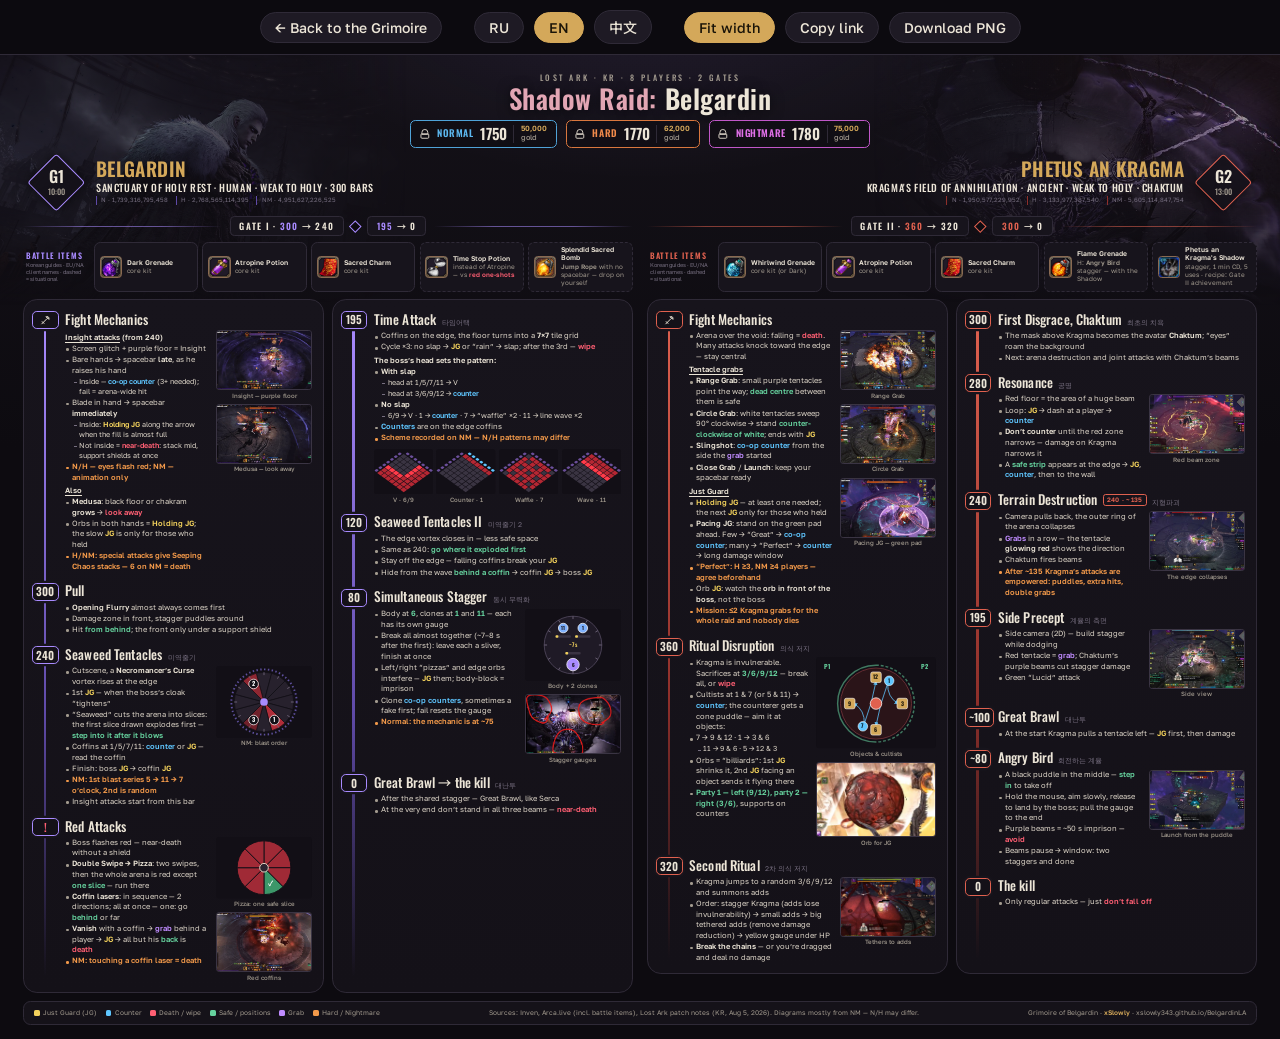
==== commit 52448fb1: "Cheat sheet: per-language link previews (/cheatsheet/en/, /cn/), OG images, copy-link button Co-Auth" ====
--- a/cheatsheet/index.html
+++ b/cheatsheet/index.html
@@ -3,10 +3,24 @@
 <head>
 <meta charset="utf-8">
 <meta name="viewport" content="width=device-width,initial-scale=1">
-<title>Belgardin Cheat Sheet</title>
-<meta name="description" content="Шпаргалка по Shadow Raid Belgardin (Lost Ark): механики HP-полос обоих врат на одной картинке. RU · EN · 中文.">
+<title>Шпаргалка · Белгардин</title>
+<meta name="description" content="Шпаргалка по Shadow Raid Belgardin (Lost Ark): механики HP-полос обоих врат на одной картинке.">
 <meta name="author" content="xSlowly">
+<meta property="og:type" content="website">
+<meta property="og:site_name" content="Гримуар Белгардина">
+<meta property="og:title" content="Шпаргалка · Белгардин">
+<meta property="og:description" content="Шпаргалка по Shadow Raid Belgardin (Lost Ark): механики HP-полос обоих врат на одной картинке.">
+<meta property="og:url" content="https://xslowly343.github.io/BelgardinLA/cheatsheet/">
+<meta property="og:locale" content="ru_RU">
+<meta property="og:image" content="https://xslowly343.github.io/BelgardinLA/img/og-cheatsheet-ru.jpg">
+<meta property="og:image:width" content="1200">
+<meta property="og:image:height" content="630">
+<meta name="twitter:card" content="summary_large_image">
 <meta name="theme-color" content="#d4a85a">
+<link rel="alternate" hreflang="ru" href="https://xslowly343.github.io/BelgardinLA/cheatsheet/">
+<link rel="alternate" hreflang="en" href="https://xslowly343.github.io/BelgardinLA/cheatsheet/en/">
+<link rel="alternate" hreflang="zh-CN" href="https://xslowly343.github.io/BelgardinLA/cheatsheet/cn/">
+<link rel="canonical" href="https://xslowly343.github.io/BelgardinLA/cheatsheet/">
 <link rel="preconnect" href="https://fonts.googleapis.com">
 <link rel="preconnect" href="https://fonts.gstatic.com" crossorigin>
 <link href="https://fonts.googleapis.com/css2?family=Oswald:wght@400;500;600;700&family=Golos+Text:wght@400;500;600;700&family=Noto+Sans+SC:wght@400;500;700;900&display=swap" rel="stylesheet">
@@ -195,6 +209,9 @@
   back:L('← К гримуару','← Back to the Grimoire','← 返回魔典'),
   fit:L('По ширине','Fit width','适应宽度'),
   full:L('1:1','1:1','1:1'),
+  link:L('Скопировать ссылку','Copy link','复制链接'),
+  copied:L('Скопировано ✓','Copied ✓','已复制 ✓'),
+  doc:L('Шпаргалка · Белгардин','Belgardin Cheat Sheet','贝尔加丁速查表'),
 };
 
 /* ---------------- GATE I ---------------- */
@@ -449,12 +466,18 @@
   document.getElementById('bar').innerHTML=`<a href="../index.html?lang=${LG}">${tx(UI.back)}</a><span class="sp"></span>`+
     [['ru','RU'],['en','EN'],['zh','中文']].map(([l,n])=>`<button type="button" data-l="${l}" aria-pressed="${l===LG}">${n}</button>`).join('')+
     `<span class="sp"></span><button type="button" class="zm" aria-pressed="${FIT}">${tx(FIT?UI.fit:UI.full)}</button>`+
-    `<a href="belgardin-cheatsheet-${LG}.png" download>${tx(UI.save)}</a>`;
+    `<button type="button" class="cp">${tx(UI.link)}</button><a href="belgardin-cheatsheet-${LG}.png" download>${tx(UI.save)}</a>`;
+  document.title=tx(UI.doc);
+  /* share the per-language address (/cheatsheet/en/, /cn/): link previews can't read ?lang= */
+  document.querySelector('.bar .cp').onclick=e=>{const b=e.currentTarget,u=SHARE+({ru:'',en:'en/',zh:'cn/'})[LG];
+    const ok=()=>{b.textContent=tx(UI.copied);setTimeout(()=>{b.textContent=tx(UI.link);},1600);};
+    if(navigator.clipboard&&isSecureContext)navigator.clipboard.writeText(u).then(ok,()=>prompt('',u));else prompt('',u);};
   document.querySelector('.bar .zm').onclick=()=>{FIT=!FIT;try{localStorage.setItem('belg_cs_fit',FIT?'1':'0');}catch(e){}render();};
   fit();
   document.querySelectorAll('.bar button[data-l]').forEach(b=>b.onclick=()=>{LG=b.dataset.l;try{localStorage.setItem('belg_lang',LG);}catch(e){}history.replaceState(null,'','?lang='+LG);render();});
 }
 /* fit-to-width: scale the 2400px sheet down to the viewport (1:1 keeps native size with horizontal scroll) */
+const SHARE='https://xslowly343.github.io/BelgardinLA/cheatsheet/';
 let FIT=true;try{FIT=localStorage.getItem('belg_cs_fit')!=='0';}catch(e){}
 function fit(){
   const sh=document.getElementById('sheet'),k=FIT&&!document.documentElement.classList.contains('print')?Math.min(1,document.documentElement.clientWidth/2400):1;
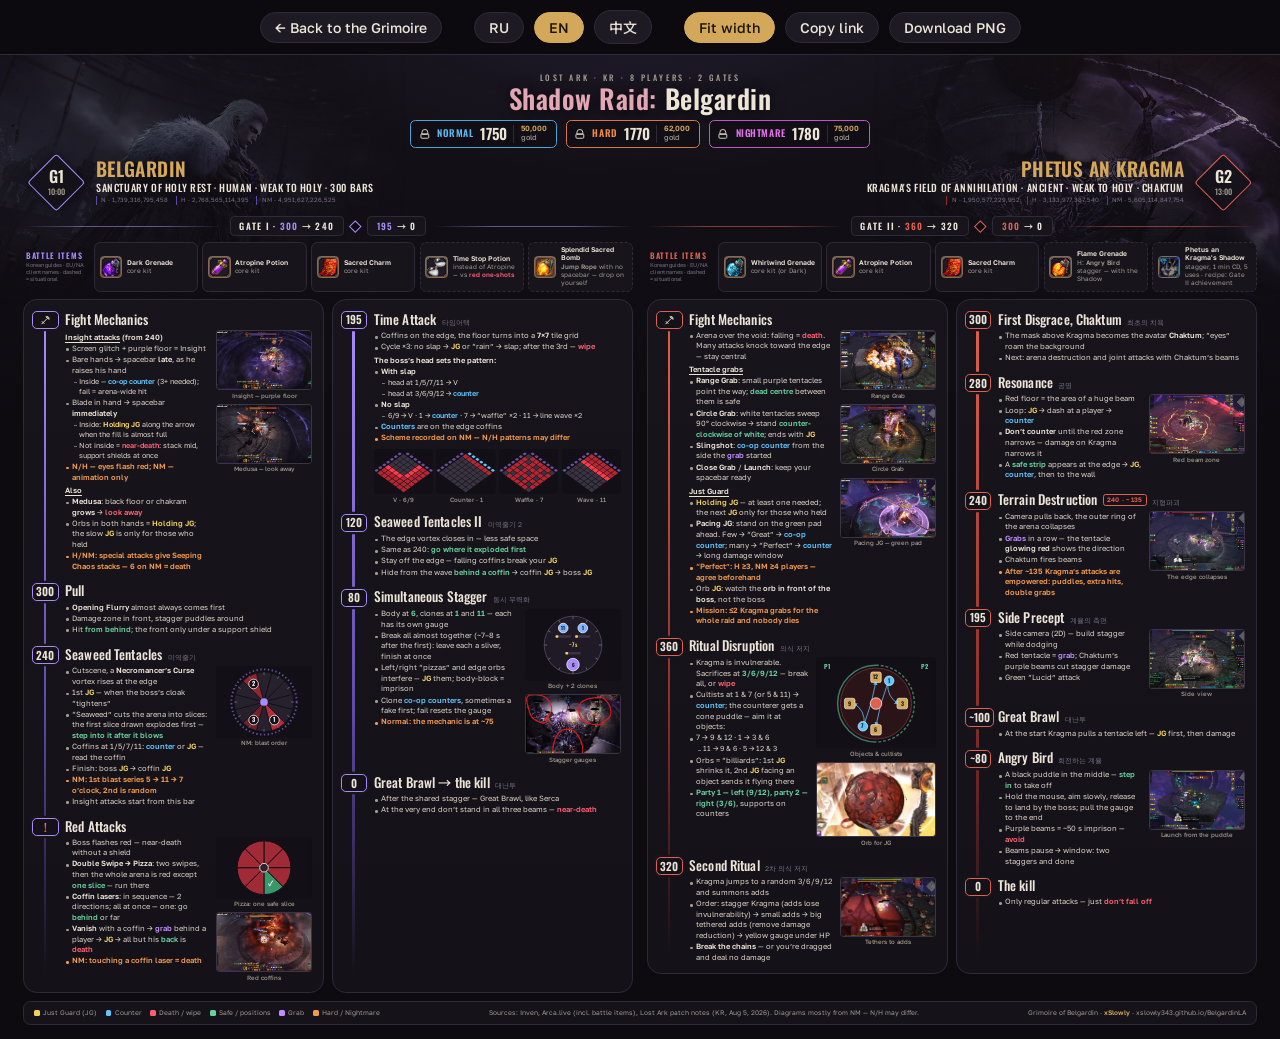
==== commit 35b84082: "Cheat sheet: enlarge pictures and diagrams on hover (tap on touch) Co-Authored-By: Claude Opus 5.5 <" ====
--- a/cheatsheet/index.html
+++ b/cheatsheet/index.html
@@ -165,6 +165,19 @@
 .foot .cr{text-align:right}
 .foot .cr b{color:var(--gold);font-weight:600}
 .foot .mid{text-align:center}
+
+/* ---------- hover preview: pictures and diagrams pop out at a readable size ---------- */
+figure{cursor:zoom-in}
+figure img,figure .dg{transition:transform .18s,box-shadow .18s,outline-color .18s;outline:2px solid transparent;outline-offset:1px;border-radius:6px}
+figure:hover img,figure:hover .dg,figure.on img,figure.on .dg{outline-color:var(--gold);box-shadow:0 6px 22px rgba(0,0,0,.6);transform:scale(1.03)}
+#zoom{position:fixed;z-index:20;left:0;top:0;pointer-events:none;opacity:0;transform:scale(.96);transform-origin:var(--ox,50%) var(--oy,50%);
+  transition:opacity .14s,transform .14s;padding:8px;border-radius:12px;background:#141118;border:1px solid var(--gold);box-shadow:0 18px 60px rgba(0,0,0,.75)}
+#zoom.show{opacity:1;transform:none}
+#zoom img,#zoom svg{display:block;width:100%;height:auto;border-radius:7px}
+#zoom img{border:1px solid #3a3443}
+#zoom .zc{font:500 15px/1.35 var(--fb);color:var(--ink);text-align:center;margin-top:6px}
+html.print #zoom{display:none}
+@media (prefers-reduced-motion:reduce){#zoom,figure img,figure .dg{transition:none}}
 </style>
 </head>
 <body>
@@ -477,6 +490,29 @@
   document.querySelectorAll('.bar button[data-l]').forEach(b=>b.onclick=()=>{LG=b.dataset.l;try{localStorage.setItem('belg_lang',LG);}catch(e){}history.replaceState(null,'','?lang='+LG);render();});
 }
 /* fit-to-width: scale the 2400px sheet down to the viewport (1:1 keeps native size with horizontal scroll) */
+/* hover preview — lives outside the zoomed sheet so it is always shown at real screen size */
+const ZM=document.createElement('div');ZM.id='zoom';ZM.setAttribute('aria-hidden','true');document.body.appendChild(ZM);
+let zFig=null;
+function zShow(f,x,y){
+  if(document.documentElement.classList.contains('print'))return;
+  if(f!==zFig){zFig&&zFig.classList.remove('on');zFig=f;f.classList.add('on');
+    const m=f.querySelector('img,svg'),c=f.querySelector('figcaption');
+    ZM.innerHTML='';ZM.appendChild(m.cloneNode(true));if(c)ZM.insertAdjacentHTML('beforeend',`<div class="zc">${c.innerHTML}</div>`);
+    const vw=innerWidth,vh=innerHeight,svg=m.tagName.toLowerCase()==='svg';
+    const ar=svg?(m.viewBox.baseVal.height/m.viewBox.baseVal.width):(m.naturalHeight/m.naturalWidth||10/16);
+    let w=Math.min(svg?620:900,vw*.46);if(w*ar+60>vh*.9)w=(vh*.9-60)/ar;ZM.style.width=Math.max(220,w)+'px';}
+  const r=ZM.getBoundingClientRect(),g=24,w=r.width,h=r.height;
+  let L=x>innerWidth/2?x-w-g:x+g;L=Math.max(8,Math.min(innerWidth-w-8,L));
+  let T=Math.max(8,Math.min(innerHeight-h-8,y-h/2));
+  ZM.style.left=L+'px';ZM.style.top=T+'px';ZM.style.setProperty('--ox',(x<innerWidth/2?'0':'100%'));ZM.style.setProperty('--oy',(y-T)+'px');
+  ZM.classList.add('show');
+}
+function zHide(){ZM.classList.remove('show');zFig&&zFig.classList.remove('on');zFig=null;}
+document.addEventListener('pointermove',e=>{if(e.pointerType==='touch')return;const f=e.target.closest&&e.target.closest('#sheet figure');f?zShow(f,e.clientX,e.clientY):zFig&&zHide();});
+document.addEventListener('pointerdown',e=>{if(e.pointerType!=='touch')return;const f=e.target.closest&&e.target.closest('#sheet figure');if(f&&f!==zFig)zShow(f,e.clientX,e.clientY);else zHide();});
+addEventListener('scroll',()=>zFig&&zHide(),{passive:true,capture:true});
+document.addEventListener('mouseleave',zHide);
+
 const SHARE='https://xslowly343.github.io/BelgardinLA/cheatsheet/';
 let FIT=true;try{FIT=localStorage.getItem('belg_cs_fit')!=='0';}catch(e){}
 function fit(){
